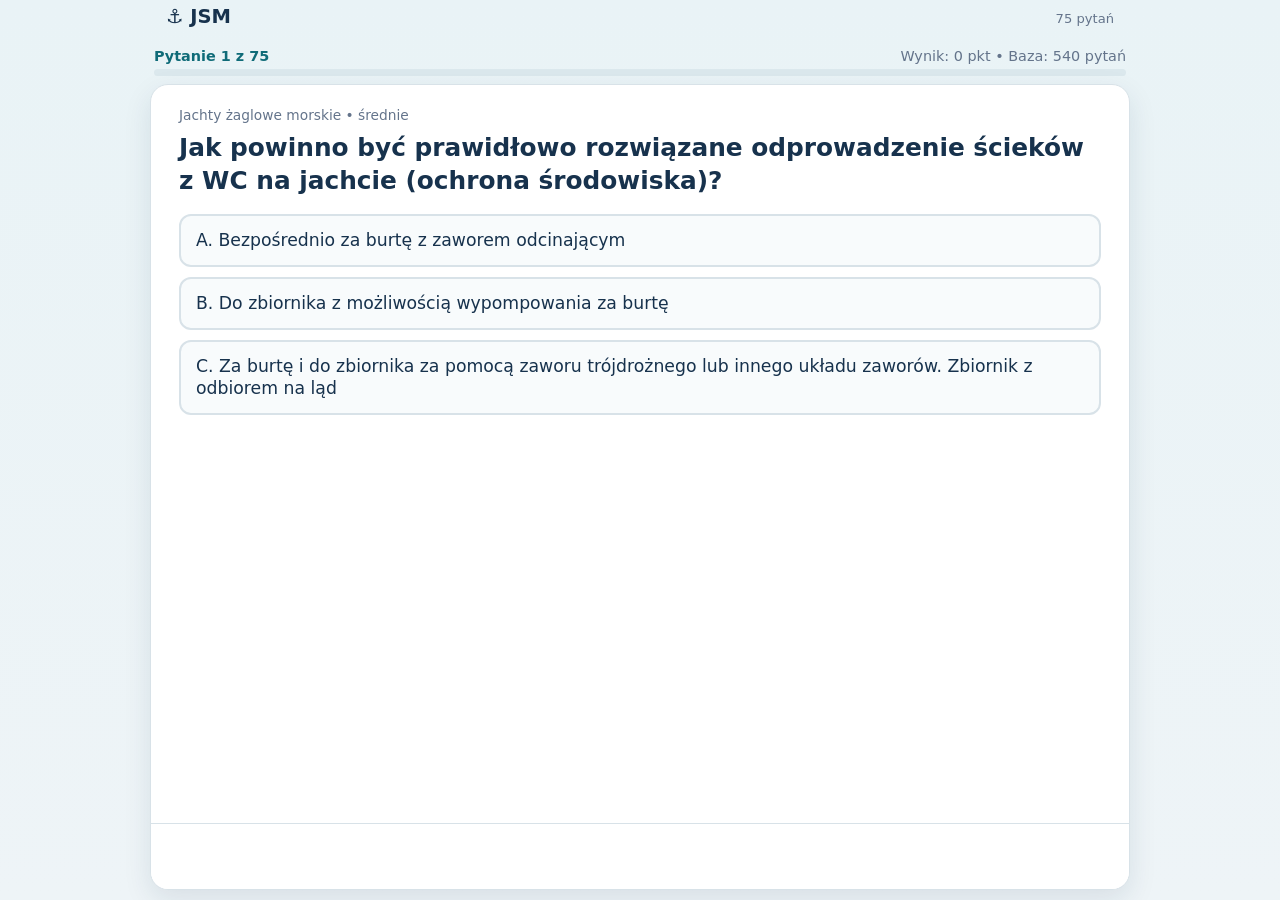
==== index.html @ e739173d "Basic version with 540 questions with images" ====
<!DOCTYPE html>
<html lang="pl">
<head>
  <meta charset="UTF-8" />
  <meta name="viewport" content="width=device-width, initial-scale=1, viewport-fit=cover" />
  <meta name="theme-color" content="#0f6b78" />
  <meta name="apple-mobile-web-app-capable" content="yes" />
  <meta name="apple-mobile-web-app-status-bar-style" content="default" />
  <title>Test JSM – Jachtowy Sternik Morski</title>
  <link rel="stylesheet" href="style.css" />
</head>
<body class="quiz-mode">
  <main class="app-shell">
    <header class="app-header">
      <h1>⚓ JSM</h1>
      <p class="subtitle">75 pytań</p>
    </header>

    <div id="quizArea" class="quiz-screen">
      <div class="quiz-status">
        <div class="status-line">
          <span id="questionNumber" class="question-number"></span>
          <span id="progressText" class="progress-text"></span>
        </div>
        <div class="progress-shell" aria-hidden="true">
          <div id="progressBar" class="progress-bar"></div>
        </div>
      </div>

      <section class="card quiz-card">
        <div id="questionScroll" class="question-scroll">
          <div id="questionMeta" class="question-meta"></div>
          <h2 id="questionText" class="question"></h2>

          <div id="questionImageContainer" class="question-image-container">
            <img id="questionImage" class="question-image" alt="Ilustracja do pytania" />
          </div>

          <div id="answers" class="answers"></div>
          <div id="feedback" class="feedback" role="status" aria-live="polite"></div>
        </div>

        <div class="nav">
          <button id="nextBtn" class="next-btn">Następne pytanie →</button>
        </div>
      </section>
    </div>

    <section id="resultArea" class="card result">
      <h2>Test ukończony</h2>
      <div id="score" class="score"></div>
      <p id="resultMessage"></p>
      <button id="restartBtn" class="restart-btn">Wylosuj nowy test</button>
      <div id="review" class="review"></div>
    </section>
  </main>

  <script src="questions.js"></script>
  <script src="app.js"></script>
</body>
</html>
---- style.css ----
:root {
  --bg: #eef4f7;
  --card: #ffffff;
  --text: #17324d;
  --muted: #64748b;
  --accent: #0f6b78;
  --accent-dark: #0a4f59;
  --correct-bg: #dcfce7;
  --correct: #166534;
  --wrong-bg: #fee2e2;
  --wrong: #991b1b;
  --border: #d8e2e8;
  --shadow: 0 10px 28px rgba(20, 53, 75, 0.10);
  --safe-top: env(safe-area-inset-top, 0px);
  --safe-bottom: env(safe-area-inset-bottom, 0px);
}

* { box-sizing: border-box; }

html {
  min-height: 100%;
  background: var(--bg);
}

body {
  margin: 0;
  min-height: 100vh;
  min-height: 100dvh;
  font-family: system-ui, -apple-system, BlinkMacSystemFont, "Segoe UI", sans-serif;
  color: var(--text);
  background: linear-gradient(180deg, #e9f3f6 0%, var(--bg) 100%);
  -webkit-tap-highlight-color: transparent;
}

body.quiz-mode {
  height: 100vh;
  height: 100dvh;
  overflow: hidden;
}

body.result-mode { overflow: auto; }
button { font: inherit; }

/* Cały test jest aplikacyjnym widokiem o wysokości ekranu.
   Jeśli treść jest za długa, przewija się tylko wnętrze pytania. */
.app-shell {
  width: min(980px, 100%);
  height: 100vh;
  height: 100dvh;
  margin: 0 auto;
  display: grid;
  grid-template-rows: auto minmax(0, 1fr);
}

.app-header {
  min-height: calc(44px + var(--safe-top));
  padding: calc(7px + var(--safe-top)) 16px 6px;
  display: flex;
  align-items: baseline;
  justify-content: space-between;
  gap: 12px;
}

.app-header h1 {
  margin: 0;
  font-size: 1.22rem;
  line-height: 1;
  white-space: nowrap;
}

.subtitle {
  margin: 0;
  color: var(--muted);
  font-size: 0.82rem;
  line-height: 1;
}

.quiz-screen {
  min-height: 0;
  display: grid;
  grid-template-rows: auto minmax(0, 1fr);
}

.quiz-status {
  min-height: 0;
  padding: 4px 14px 8px;
}

.status-line {
  display: flex;
  align-items: center;
  justify-content: space-between;
  gap: 10px;
}

.question-number {
  color: var(--accent);
  font-weight: 800;
  white-space: nowrap;
}

.progress-text {
  min-width: 0;
  overflow: hidden;
  color: var(--muted);
  text-overflow: ellipsis;
  white-space: nowrap;
  text-align: right;
}

.progress-shell {
  height: 7px;
  margin-top: 5px;
  overflow: hidden;
  background: #dbe8ed;
  border-radius: 999px;
}

.progress-bar {
  width: 0;
  height: 100%;
  background: var(--accent);
  transition: width 0.25s ease;
}

.card {
  background: var(--card);
  border: 1px solid var(--border);
  box-shadow: var(--shadow);
}

.quiz-card {
  min-height: 0;
  margin: 0 10px 10px;
  display: grid;
  grid-template-rows: minmax(0, 1fr) auto;
  overflow: hidden;
  border-radius: 18px;
}

.question-scroll {
  min-height: 0;
  padding: 18px 20px 14px;
  overflow-y: auto;
  overscroll-behavior: contain;
  -webkit-overflow-scrolling: touch;
  scrollbar-width: thin;
  scrollbar-color: #c8d6dc transparent;
}

.question-meta {
  margin-bottom: 7px;
  color: var(--muted);
  font-size: 0.86rem;
  line-height: 1.2;
}

.question {
  margin: 0 0 16px;
  color: var(--text);
  font-size: clamp(1.22rem, 2.2vw, 1.55rem);
  line-height: 1.36;
}

.answers {
  display: grid;
  gap: 10px;
}

.answer {
  width: 100%;
  min-height: 50px;
  padding: 13px 15px;
  color: var(--text);
  font-size: clamp(0.98rem, 1.35vw, 1.08rem);
  line-height: 1.32;
  text-align: left;
  cursor: pointer;
  background: #f8fbfc;
  border: 2px solid var(--border);
  border-radius: 12px;
  transition: background 0.15s ease, border-color 0.15s ease, transform 0.15s ease;
  touch-action: manipulation;
}

.answer:hover:not(:disabled) {
  background: #f1f8fa;
  border-color: var(--accent);
  transform: translateY(-1px);
}

.answer:active:not(:disabled) { transform: scale(0.995); }

.answer:focus-visible,
.next-btn:focus-visible,
.restart-btn:focus-visible {
  outline: 3px solid rgba(15, 107, 120, 0.25);
  outline-offset: 2px;
}

.answer:disabled { cursor: default; opacity: 1; }

.answer.correct {
  color: var(--correct);
  font-weight: 700;
  background: var(--correct-bg);
  border-color: #22c55e;
}

.answer.wrong {
  color: var(--wrong);
  font-weight: 700;
  background: var(--wrong-bg);
  border-color: #ef4444;
}

.feedback {
  display: none;
  margin-top: 12px;
  padding: 11px 13px;
  font-size: 0.96rem;
  line-height: 1.4;
  border-radius: 11px;
}

.feedback.correct {
  display: block;
  color: var(--correct);
  background: var(--correct-bg);
}

.feedback.wrong {
  display: block;
  color: var(--wrong);
  background: var(--wrong-bg);
}

.question-image-container {
  display: none;
  margin: 0 0 14px;
  text-align: center;
}

.question-image {
  display: block;
  width: auto;
  max-width: 100%;
  max-height: min(31dvh, 300px);
  margin: 0 auto;
  object-fit: contain;
  background: #fff;
  border: 1px solid var(--border);
  border-radius: 12px;
}

/* Stała dolna strefa. Nawet duży obrazek nie może wypchnąć przycisku poza ekran. */
.nav {
  min-height: calc(66px + var(--safe-bottom));
  padding: 9px 18px calc(9px + var(--safe-bottom));
  display: flex;
  align-items: center;
  justify-content: flex-end;
  background: rgba(255, 255, 255, 0.98);
  border-top: 1px solid var(--border);
}

.next-btn,
.restart-btn {
  padding: 13px 21px;
  color: white;
  font-size: 1rem;
  font-weight: 800;
  cursor: pointer;
  background: var(--accent);
  border: 0;
  border-radius: 12px;
  transition: background 0.15s ease, transform 0.15s ease;
  touch-action: manipulation;
}

.next-btn:hover,
.restart-btn:hover { background: var(--accent-dark); }
.next-btn:active,
.restart-btn:active { transform: scale(0.99); }
.next-btn { display: none; }

.result { display: none; text-align: center; }
.result h2 { margin: 0 0 14px; }
.score { color: var(--accent); font-weight: 800; }
.result p { color: var(--muted); }
.review { text-align: left; }
.review-item { border-top: 1px solid var(--border); }
.review-item:first-child { border-top: 0; }
.review-good { color: var(--correct); font-weight: 700; }
.review-bad { color: var(--wrong); font-weight: 700; }

/* Telefon */
@media (max-width: 700px) {
  .app-header {
    min-height: calc(39px + var(--safe-top));
    padding: calc(6px + var(--safe-top)) 12px 4px;
  }

  .app-header h1 { font-size: 1.08rem; }
  .subtitle { font-size: 0.73rem; }

  .quiz-status { padding: 3px 10px 6px; }

  .question-number,
  .progress-text { font-size: 0.76rem; }

  .progress-shell { height: 5px; margin-top: 4px; }

  .quiz-card {
    margin: 0 6px 6px;
    border-radius: 16px;
  }

  .question-scroll {
    padding: 13px 13px 10px;
    scrollbar-width: none;
  }

  .question-scroll::-webkit-scrollbar { display: none; }

  .question-meta {
    margin-bottom: 5px;
    font-size: 0.74rem;
  }

  .question {
    margin-bottom: 11px;
    font-size: clamp(1.08rem, 4.6vw, 1.24rem);
    line-height: 1.3;
  }

  .question-image-container { margin-bottom: 10px; }

  .question-image {
    max-height: min(24dvh, 190px);
    border-radius: 10px;
  }

  .answers { gap: 8px; }

  .answer {
    min-height: 47px;
    padding: 10px 12px;
    font-size: clamp(0.92rem, 3.8vw, 1rem);
    line-height: 1.28;
    border-radius: 11px;
  }

  .feedback {
    margin-top: 9px;
    padding: 9px 11px;
    font-size: 0.86rem;
  }

  .nav {
    min-height: calc(59px + var(--safe-bottom));
    padding: 6px 9px calc(6px + var(--safe-bottom));
  }

  .next-btn {
    width: 100%;
    min-height: 47px;
    padding: 10px 16px;
    font-size: 0.98rem;
  }
}

/* Niskie ekrany, np. laptop 1366x768 albo telefon poziomo. */
@media (max-height: 760px) {
  .app-header {
    min-height: calc(36px + var(--safe-top));
    padding-top: calc(5px + var(--safe-top));
    padding-bottom: 3px;
  }

  .app-header h1 { font-size: 1.02rem; }
  .subtitle { display: none; }
  .quiz-status { padding-top: 2px; padding-bottom: 5px; }
  .question-scroll { padding-top: 11px; }
  .question-image { max-height: min(25dvh, 190px); }
  .nav { min-height: calc(57px + var(--safe-bottom)); }
}

/* Desktop / większy tablet */
@media (min-width: 701px) {
  .app-shell { width: min(980px, calc(100% - 24px)); }

  .quiz-status { padding-left: 4px; padding-right: 4px; }

  .question-number,
  .progress-text { font-size: 0.9rem; }

  .quiz-card { margin-left: 0; margin-right: 0; }

  .question-scroll { padding: 22px 28px 18px; }

  .nav { padding-left: 28px; padding-right: 28px; }
}

/* Wynik może być długi, więc tu wracamy do normalnego przewijania strony. */
body.result-mode .app-shell {
  height: auto;
  min-height: 100dvh;
  display: block;
  width: min(900px, calc(100% - 20px));
  padding: calc(14px + var(--safe-top)) 0 calc(24px + var(--safe-bottom));
}

body.result-mode .app-header {
  min-height: auto;
  padding: 3px 2px 12px;
}

body.result-mode .result {
  padding: 24px;
  border-radius: 18px;
}

.result h2 { font-size: 1.9rem; }
.score { margin: 10px 0; font-size: 2.8rem; }
.result p { font-size: 1.05rem; }
.restart-btn { min-height: 48px; }
.review { margin-top: 26px; }
.review-item { padding: 15px 0; line-height: 1.42; }

@media (max-width: 700px) {
  body.result-mode .result { padding: 20px 15px; border-radius: 16px; }
  .result h2 { font-size: 1.55rem; }
  .score { font-size: 2.35rem; }
  .restart-btn { width: 100%; }
  .review-item { font-size: 0.93rem; }
}
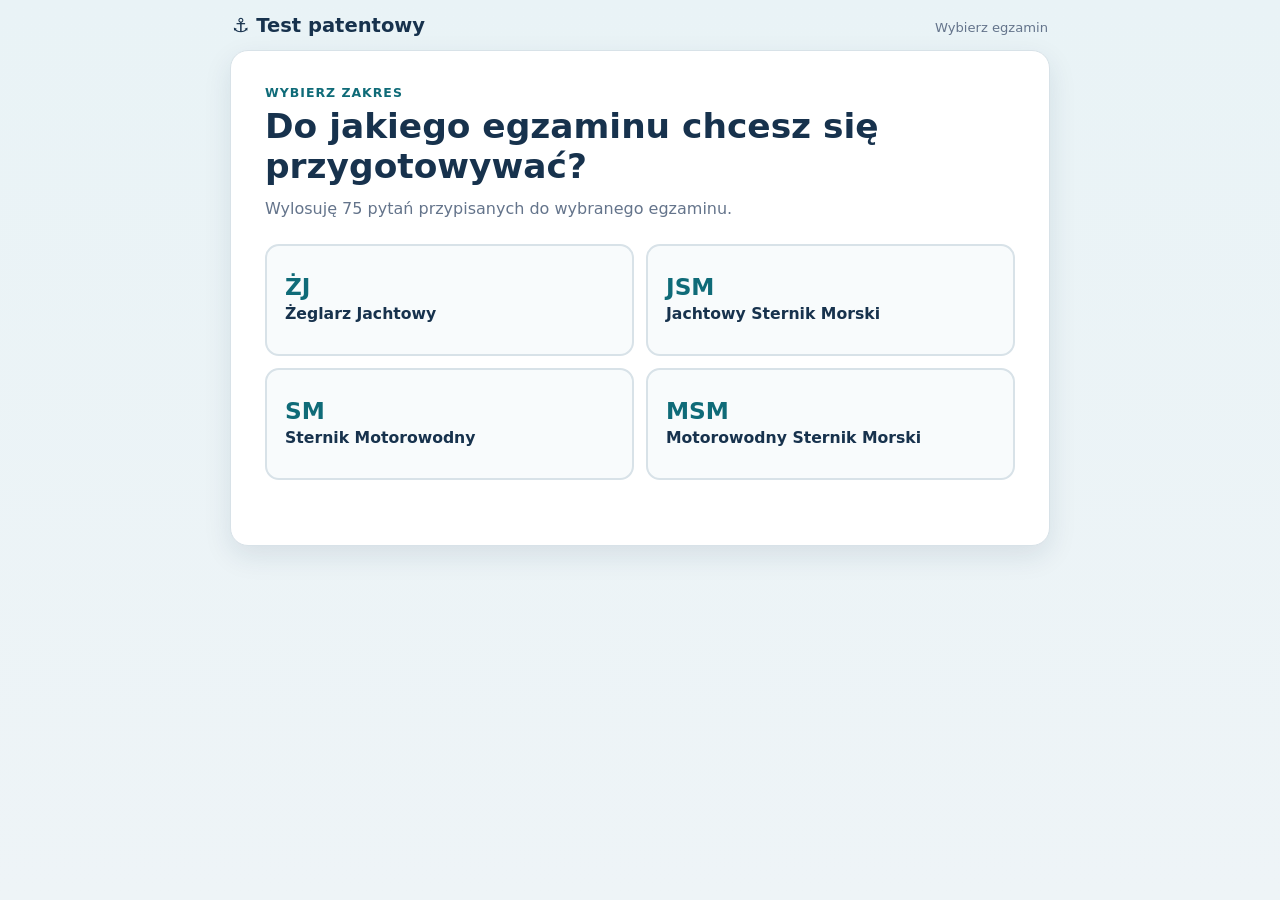
==== commit eec27b41: "Now you can chose exam type" ====
--- a/index.html
+++ b/index.html
@@ -6,15 +6,47 @@
   <meta name="theme-color" content="#0f6b78" />
   <meta name="apple-mobile-web-app-capable" content="yes" />
   <meta name="apple-mobile-web-app-status-bar-style" content="default" />
-  <title>Test JSM – Jachtowy Sternik Morski</title>
+  <title>Testy patentowe – żeglarstwo i motorowodniactwo</title>
   <link rel="stylesheet" href="style.css" />
 </head>
-<body class="quiz-mode">
+<body class="start-mode">
   <main class="app-shell">
     <header class="app-header">
-      <h1>⚓ JSM</h1>
-      <p class="subtitle">75 pytań</p>
+      <h1>⚓ Test patentowy</h1>
+      <p id="subtitle" class="subtitle">Wybierz egzamin</p>
     </header>
+
+    <section id="startArea" class="card start-screen">
+      <div class="start-intro">
+        <p class="start-kicker">Wybierz zakres</p>
+        <h2>Do jakiego egzaminu chcesz się przygotowywać?</h2>
+        <p>Wylosuję 75 pytań przypisanych do wybranego egzaminu.</p>
+      </div>
+
+      <div class="exam-grid" aria-label="Wybór egzaminu">
+        <button class="exam-choice" type="button" data-exam="zj">
+          <strong>ŻJ</strong>
+          <span>Żeglarz Jachtowy</span>
+        </button>
+
+        <button class="exam-choice" type="button" data-exam="jsm">
+          <strong>JSM</strong>
+          <span>Jachtowy Sternik Morski</span>
+        </button>
+
+        <button class="exam-choice" type="button" data-exam="sm">
+          <strong>SM</strong>
+          <span>Sternik Motorowodny</span>
+        </button>
+
+        <button class="exam-choice" type="button" data-exam="msm">
+          <strong>MSM</strong>
+          <span>Motorowodny Sternik Morski</span>
+        </button>
+      </div>
+
+      <div id="startError" class="start-error" role="alert" aria-live="polite"></div>
+    </section>
 
     <div id="quizArea" class="quiz-screen">
       <div class="quiz-status">
@@ -41,16 +73,22 @@
         </div>
 
         <div class="nav">
+          <button id="finishExamBtn" class="finish-exam-btn" type="button">
+            Zakończ egzamin
+          </button>
           <button id="nextBtn" class="next-btn">Następne pytanie →</button>
         </div>
       </section>
     </div>
 
     <section id="resultArea" class="card result">
-      <h2>Test ukończony</h2>
+      <h2 id="resultTitle">Test ukończony</h2>
       <div id="score" class="score"></div>
       <p id="resultMessage"></p>
-      <button id="restartBtn" class="restart-btn">Wylosuj nowy test</button>
+      <div class="result-actions">
+        <button id="restartBtn" class="restart-btn">Wylosuj nowy test</button>
+        <button id="changeExamBtn" class="change-exam-btn">Zmień egzamin</button>
+      </div>
       <div id="review" class="review"></div>
     </section>
   </main>
--- a/style.css
+++ b/style.css
@@ -99,6 +99,14 @@
   white-space: nowrap;
 }
 
+.question-id {
+  margin-left: 7px;
+  color: var(--muted);
+  font-size: 0.78em;
+  font-weight: 650;
+  opacity: 0.9;
+}
+
 .progress-text {
   min-width: 0;
   overflow: hidden;
@@ -193,7 +201,9 @@
 
 .answer:focus-visible,
 .next-btn:focus-visible,
-.restart-btn:focus-visible {
+.restart-btn:focus-visible,
+.change-exam-btn:focus-visible,
+.exam-choice:focus-visible {
   outline: 3px solid rgba(15, 107, 120, 0.25);
   outline-offset: 2px;
 }
@@ -259,7 +269,8 @@
   padding: 9px 18px calc(9px + var(--safe-bottom));
   display: flex;
   align-items: center;
-  justify-content: flex-end;
+  justify-content: space-between;
+  gap: 10px;
   background: rgba(255, 255, 255, 0.98);
   border-top: 1px solid var(--border);
 }
@@ -294,6 +305,27 @@
 .review-good { color: var(--correct); font-weight: 700; }
 .review-bad { color: var(--wrong); font-weight: 700; }
 
+.review-image-container {
+  margin: 12px 0 10px;
+  text-align: center;
+}
+
+.review-image {
+  display: block;
+  width: auto;
+  max-width: min(100%, 420px);
+  max-height: 260px;
+  margin: 0 auto;
+  object-fit: contain;
+  background: #fff;
+  border: 1px solid var(--border);
+  border-radius: 10px;
+}
+
+.review-answer {
+  margin-top: 4px;
+}
+
 /* Telefon */
 @media (max-width: 700px) {
   .app-header {
@@ -434,4 +466,275 @@
   .score { font-size: 2.35rem; }
   .restart-btn { width: 100%; }
   .review-item { font-size: 0.93rem; }
-}
+  .review-image {
+    max-width: 100%;
+    max-height: 210px;
+  }
+}
+
+
+.report-question-link {
+  display: inline-flex;
+  align-items: center;
+  margin-left: 8px;
+  padding: 3px 7px;
+  color: var(--muted);
+  font-size: 0.72em;
+  font-weight: 650;
+  line-height: 1.25;
+  text-decoration: none;
+  vertical-align: middle;
+  background: #f7fafb;
+  border: 1px solid var(--border);
+  border-radius: 999px;
+}
+
+.report-question-link:hover {
+  color: var(--accent);
+  border-color: var(--accent);
+}
+
+@media (max-width: 600px) {
+  .report-question-link {
+    margin-left: 5px;
+    padding: 3px 6px;
+    font-size: 0.68em;
+  }
+}
+
+
+/* ---------- Ekran wyboru egzaminu ---------- */
+
+body.start-mode {
+  min-height: 100dvh;
+  overflow: auto;
+}
+
+body.start-mode .app-shell {
+  width: min(820px, calc(100% - 20px));
+  height: auto;
+  min-height: 100dvh;
+  display: block;
+  padding: calc(12px + var(--safe-top)) 0 calc(24px + var(--safe-bottom));
+}
+
+body.start-mode .app-header {
+  min-height: auto;
+  padding: 4px 2px 14px;
+}
+
+.start-screen {
+  display: block;
+  padding: clamp(22px, 4vw, 34px);
+  border-radius: 18px;
+}
+
+.start-intro {
+  max-width: 650px;
+  margin-bottom: 24px;
+}
+
+.start-kicker {
+  margin: 0 0 6px;
+  color: var(--accent);
+  font-size: .78rem;
+  font-weight: 850;
+  letter-spacing: .08em;
+  text-transform: uppercase;
+}
+
+.start-intro h2 {
+  margin: 0;
+  font-size: clamp(1.55rem, 4vw, 2.15rem);
+  line-height: 1.18;
+}
+
+.start-intro > p:last-child {
+  margin: 10px 0 0;
+  color: var(--muted);
+  line-height: 1.45;
+}
+
+.exam-grid {
+  display: grid;
+  grid-template-columns: repeat(2, minmax(0, 1fr));
+  gap: 12px;
+}
+
+.exam-choice {
+  min-height: 112px;
+  padding: 18px;
+  color: var(--text);
+  text-align: left;
+  cursor: pointer;
+  background: #f8fbfc;
+  border: 2px solid var(--border);
+  border-radius: 14px;
+  transition:
+    transform .15s ease,
+    border-color .15s ease,
+    background .15s ease,
+    box-shadow .15s ease;
+}
+
+.exam-choice:hover {
+  background: #f1f8fa;
+  border-color: var(--accent);
+  transform: translateY(-2px);
+  box-shadow: 0 8px 20px rgba(20, 53, 75, .08);
+}
+
+.exam-choice:active {
+  transform: scale(.99);
+}
+
+.exam-choice strong {
+  display: block;
+  margin-bottom: 6px;
+  color: var(--accent);
+  font-size: 1.45rem;
+  line-height: 1;
+}
+
+.exam-choice span {
+  display: block;
+  color: var(--text);
+  font-size: .98rem;
+  font-weight: 700;
+  line-height: 1.3;
+}
+
+.start-error {
+  min-height: 1.2em;
+  margin-top: 14px;
+  color: var(--wrong);
+  font-size: .9rem;
+  font-weight: 700;
+}
+
+/* Ekrany testu i wyniku są przełączane przez JS. */
+body.start-mode .quiz-screen,
+body.start-mode .result {
+  display: none;
+}
+
+/* ---------- Wynik: wybór nowego testu / egzaminu ---------- */
+
+.result-actions {
+  display: flex;
+  justify-content: center;
+  gap: 10px;
+  flex-wrap: wrap;
+}
+
+.change-exam-btn {
+  min-height: 48px;
+  padding: 12px 19px;
+  color: var(--accent);
+  font: inherit;
+  font-weight: 800;
+  cursor: pointer;
+  background: #f7fafb;
+  border: 1px solid var(--border);
+  border-radius: 12px;
+  transition:
+    border-color .15s ease,
+    background .15s ease,
+    transform .15s ease;
+}
+
+.change-exam-btn:hover {
+  background: #eef7f8;
+  border-color: var(--accent);
+}
+
+.change-exam-btn:active {
+  transform: scale(.99);
+}
+
+@media (max-width: 560px) {
+  body.start-mode .app-shell {
+    width: min(100% - 12px, 820px);
+    padding-top: calc(6px + var(--safe-top));
+  }
+
+  .start-screen {
+    padding: 20px 14px;
+    border-radius: 16px;
+  }
+
+  .start-intro {
+    margin-bottom: 18px;
+  }
+
+  .exam-grid {
+    grid-template-columns: 1fr;
+    gap: 9px;
+  }
+
+  .exam-choice {
+    min-height: 78px;
+    padding: 13px 15px;
+  }
+
+  .exam-choice strong {
+    display: inline-block;
+    min-width: 54px;
+    margin: 0 8px 0 0;
+    font-size: 1.2rem;
+  }
+
+  .exam-choice span {
+    display: inline;
+    font-size: .94rem;
+  }
+
+  .result-actions {
+    display: grid;
+    grid-template-columns: 1fr;
+  }
+
+  .change-exam-btn,
+  .restart-btn {
+    width: 100%;
+  }
+}
+
+
+.finish-exam-btn {
+  min-height: 42px;
+  padding: 8px 12px;
+  color: var(--muted);
+  font: inherit;
+  font-size: .82rem;
+  font-weight: 750;
+  cursor: pointer;
+  background: transparent;
+  border: 1px solid var(--border);
+  border-radius: 10px;
+}
+
+.finish-exam-btn:hover {
+  color: var(--wrong);
+  background: #fff7f7;
+  border-color: #e7bcbc;
+}
+
+.finish-exam-btn:focus-visible {
+  outline: 3px solid rgba(15, 107, 120, 0.25);
+  outline-offset: 2px;
+}
+
+@media (max-width: 480px) {
+  .nav {
+    padding-left: 10px;
+    padding-right: 10px;
+    gap: 8px;
+  }
+
+  .finish-exam-btn {
+    min-height: 40px;
+    padding: 7px 9px;
+    font-size: .74rem;
+  }
+}
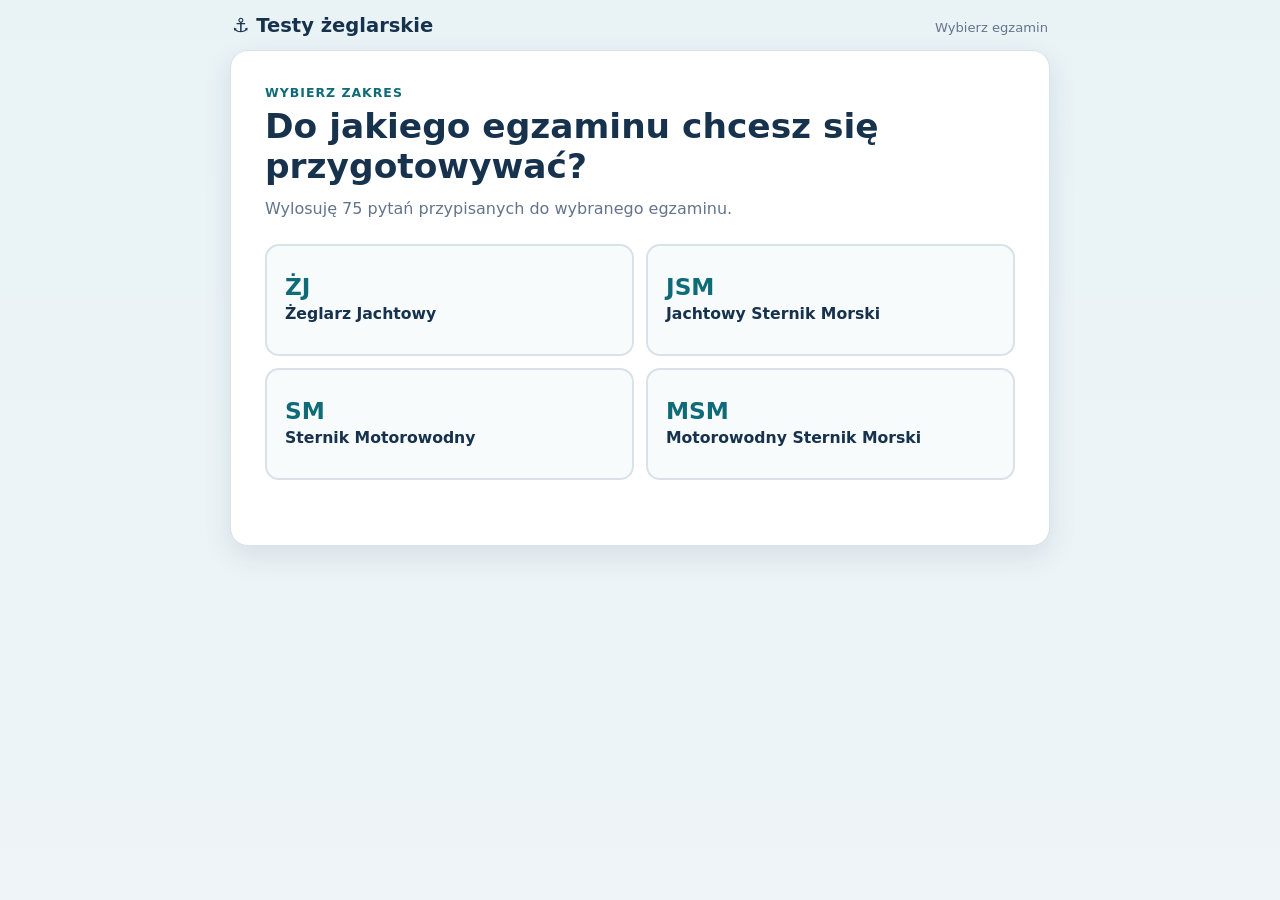
==== commit 6dc3243a: "Changed name to testy zeglarskie" ====
--- a/index.html
+++ b/index.html
@@ -6,13 +6,13 @@
   <meta name="theme-color" content="#0f6b78" />
   <meta name="apple-mobile-web-app-capable" content="yes" />
   <meta name="apple-mobile-web-app-status-bar-style" content="default" />
-  <title>Testy patentowe – żeglarstwo i motorowodniactwo</title>
+  <title>Testy żeglarskie</title>
   <link rel="stylesheet" href="style.css" />
 </head>
 <body class="start-mode">
   <main class="app-shell">
     <header class="app-header">
-      <h1>⚓ Test patentowy</h1>
+      <h1 id="mainTitle">⚓ Testy żeglarskie</h1>
       <p id="subtitle" class="subtitle">Wybierz egzamin</p>
     </header>
 
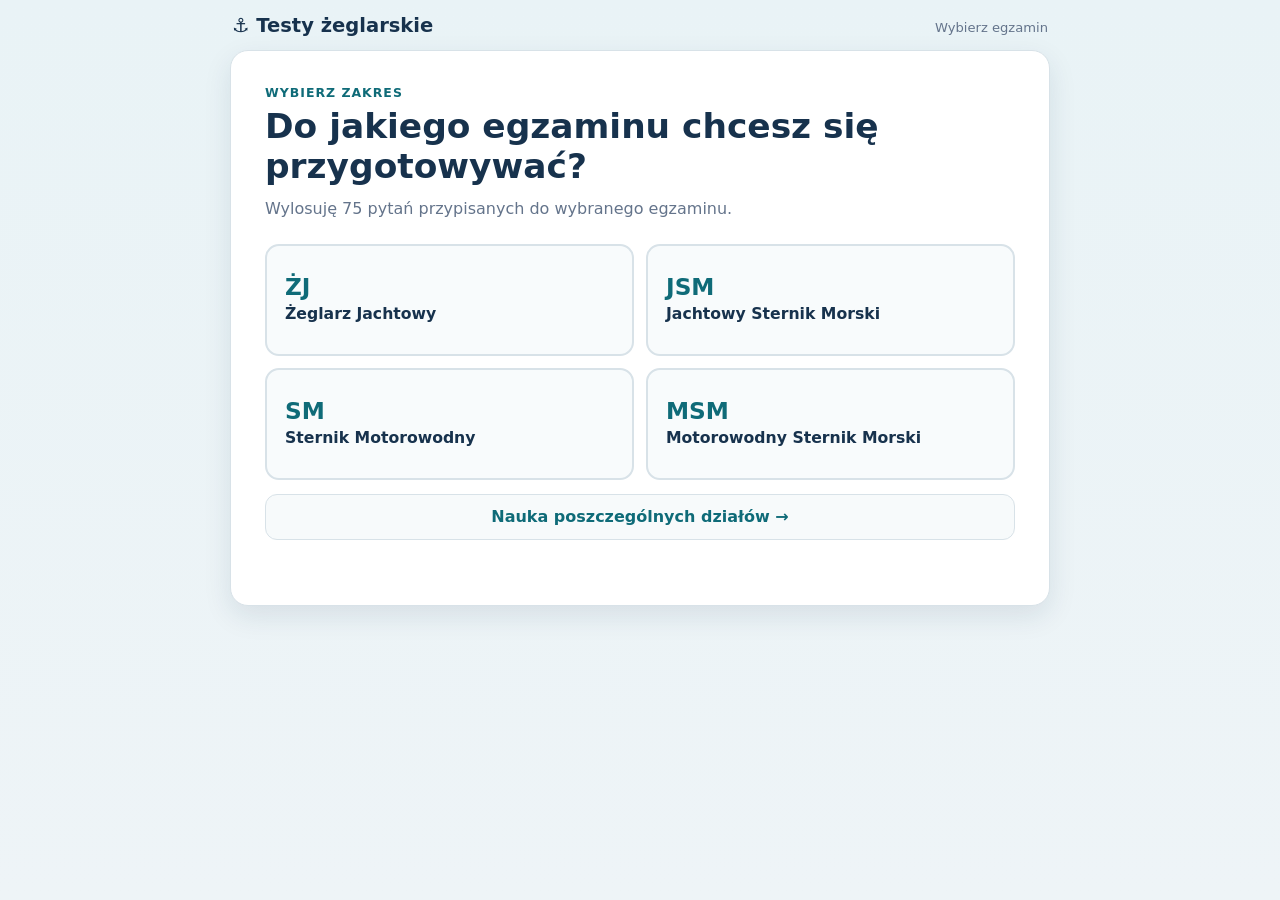
==== commit ef97d163: "Added nauka dzialow" ====
--- a/index.html
+++ b/index.html
@@ -18,10 +18,20 @@
 
     <section id="startArea" class="card start-screen">
       <div class="start-intro">
-        <p class="start-kicker">Wybierz zakres</p>
-        <h2>Do jakiego egzaminu chcesz się przygotowywać?</h2>
-        <p>Wylosuję 75 pytań przypisanych do wybranego egzaminu.</p>
+        <p id="startKicker" class="start-kicker">Wybierz zakres</p>
+        <h2 id="startHeading">Do jakiego egzaminu chcesz się przygotowywać?</h2>
+        <p id="startDescription">Wylosuję 75 pytań przypisanych do wybranego egzaminu.</p>
       </div>
+
+      <section id="resumeArea" class="resume-area" aria-labelledby="resumeHeading" hidden>
+        <p class="resume-kicker">⚓ Zapisany test</p>
+        <h3 id="resumeHeading">Chcesz kontynuować?</h3>
+        <p id="resumeText"></p>
+        <div class="resume-actions">
+          <button id="resumeBtn" type="button" class="resume-btn">Kontynuuj test →</button>
+          <button id="discardBtn" type="button" class="discard-btn">Rozpocznij nowy</button>
+        </div>
+      </section>
 
       <div class="exam-grid" aria-label="Wybór egzaminu">
         <button class="exam-choice" type="button" data-exam="zj">
@@ -44,6 +54,20 @@
           <span>Motorowodny Sternik Morski</span>
         </button>
       </div>
+
+      <button id="sectionLearningBtn" class="section-learning-btn" type="button">
+        Nauka poszczególnych działów →
+      </button>
+
+      <section id="sectionSelector" class="section-selector" aria-labelledby="sectionHeading" hidden>
+        <div class="section-selector-header">
+          <h3 id="sectionHeading">Wybierz dział</h3>
+          <button id="backToExamsBtn" class="back-to-exams-btn" type="button">
+            ← Wróć do wyboru egzaminu
+          </button>
+        </div>
+        <div id="sectionGrid" class="section-grid" aria-label="Wybór działu"></div>
+      </section>
 
       <div id="startError" class="start-error" role="alert" aria-live="polite"></div>
     </section>
@@ -87,7 +111,7 @@
       <p id="resultMessage"></p>
       <div class="result-actions">
         <button id="restartBtn" class="restart-btn">Wylosuj nowy test</button>
-        <button id="changeExamBtn" class="change-exam-btn">Zmień egzamin</button>
+        <button id="changeExamBtn" class="change-exam-btn">Wróć do wyboru</button>
       </div>
       <div id="review" class="review"></div>
     </section>
--- a/style.css
+++ b/style.css
@@ -561,6 +561,12 @@
   gap: 12px;
 }
 
+.exam-grid[hidden],
+.section-selector[hidden],
+.section-learning-btn[hidden] {
+  display: none;
+}
+
 .exam-choice {
   min-height: 112px;
   padding: 18px;
@@ -604,6 +610,98 @@
   line-height: 1.3;
 }
 
+.section-learning-btn,
+.back-to-exams-btn {
+  min-height: 46px;
+  padding: 10px 15px;
+  color: var(--accent);
+  font: inherit;
+  font-weight: 800;
+  cursor: pointer;
+  background: #f7fafb;
+  border: 1px solid var(--border);
+  border-radius: 12px;
+  transition: border-color .15s ease, background .15s ease, transform .15s ease;
+}
+
+.section-learning-btn {
+  width: 100%;
+  margin-top: 14px;
+}
+
+.section-learning-btn:hover,
+.back-to-exams-btn:hover {
+  background: #eef7f8;
+  border-color: var(--accent);
+}
+
+.section-learning-btn:active,
+.back-to-exams-btn:active {
+  transform: scale(.99);
+}
+
+.section-selector {
+  margin-top: 20px;
+}
+
+.section-selector-header {
+  display: flex;
+  align-items: center;
+  justify-content: space-between;
+  gap: 12px;
+  margin-bottom: 12px;
+}
+
+.section-selector-header h3 {
+  margin: 0;
+  font-size: 1.1rem;
+}
+
+.back-to-exams-btn {
+  min-height: 40px;
+  padding: 8px 11px;
+  font-size: .88rem;
+}
+
+.section-grid {
+  display: grid;
+  grid-template-columns: repeat(2, minmax(0, 1fr));
+  gap: 10px;
+}
+
+.section-choice {
+  min-height: 76px;
+  padding: 13px 15px;
+  color: var(--text);
+  text-align: left;
+  cursor: pointer;
+  background: #f8fbfc;
+  border: 2px solid var(--border);
+  border-radius: 12px;
+  transition: transform .15s ease, border-color .15s ease, background .15s ease;
+}
+
+.section-choice:hover {
+  background: #f1f8fa;
+  border-color: var(--accent);
+  transform: translateY(-2px);
+}
+
+.section-choice strong,
+.section-choice span {
+  display: block;
+}
+
+.section-choice strong {
+  margin-bottom: 5px;
+  font-size: .98rem;
+}
+
+.section-choice span {
+  color: var(--muted);
+  font-size: .84rem;
+}
+
 .start-error {
   min-height: 1.2em;
   margin-top: 14px;
@@ -689,6 +787,16 @@
     font-size: .94rem;
   }
 
+  .section-grid {
+    grid-template-columns: 1fr;
+    gap: 8px;
+  }
+
+  .section-selector-header {
+    align-items: flex-start;
+    flex-direction: column;
+  }
+
   .result-actions {
     display: grid;
     grid-template-columns: 1fr;
@@ -738,3 +846,46 @@
     font-size: .74rem;
   }
 }
+
+/* Zgłoszenie błędu dostępne również przy pytaniu w podsumowaniu. */
+.review-report-link {
+  margin: 12px 0 0;
+  font-size: .85rem;
+}
+
+/* Wznowienie testu po powrocie do aplikacji */
+.resume-area[hidden] { display: none; }
+.resume-area {
+  margin-bottom: 24px;
+  padding: 20px;
+  border: 1px solid #a4d7db;
+  border-radius: 15px;
+  background: #effbfa;
+}
+.resume-kicker {
+  margin: 0 0 5px;
+  color: var(--accent);
+  font-size: .78rem;
+  font-weight: 850;
+  text-transform: uppercase;
+  letter-spacing: .05em;
+}
+.resume-area h3 { margin: 0 0 8px; font-size: 1.25rem; }
+.resume-area p#resumeText { margin: 0 0 16px; color: var(--muted); line-height: 1.5; }
+.resume-actions { display: flex; gap: 10px; flex-wrap: wrap; }
+.resume-btn, .discard-btn {
+  min-height: 46px;
+  padding: 11px 17px;
+  border-radius: 11px;
+  cursor: pointer;
+  font: inherit;
+  font-weight: 800;
+}
+.resume-btn { background: var(--accent); color: #fff; border: 1px solid var(--accent); }
+.resume-btn:hover { background: var(--accent-dark); }
+.discard-btn { color: var(--accent); border: 1px solid var(--border); background: #fff; }
+.discard-btn:hover { background: #e6f1f3; }
+@media (max-width: 560px) {
+  .resume-area { padding: 16px; }
+  .resume-actions { display: grid; }
+}
